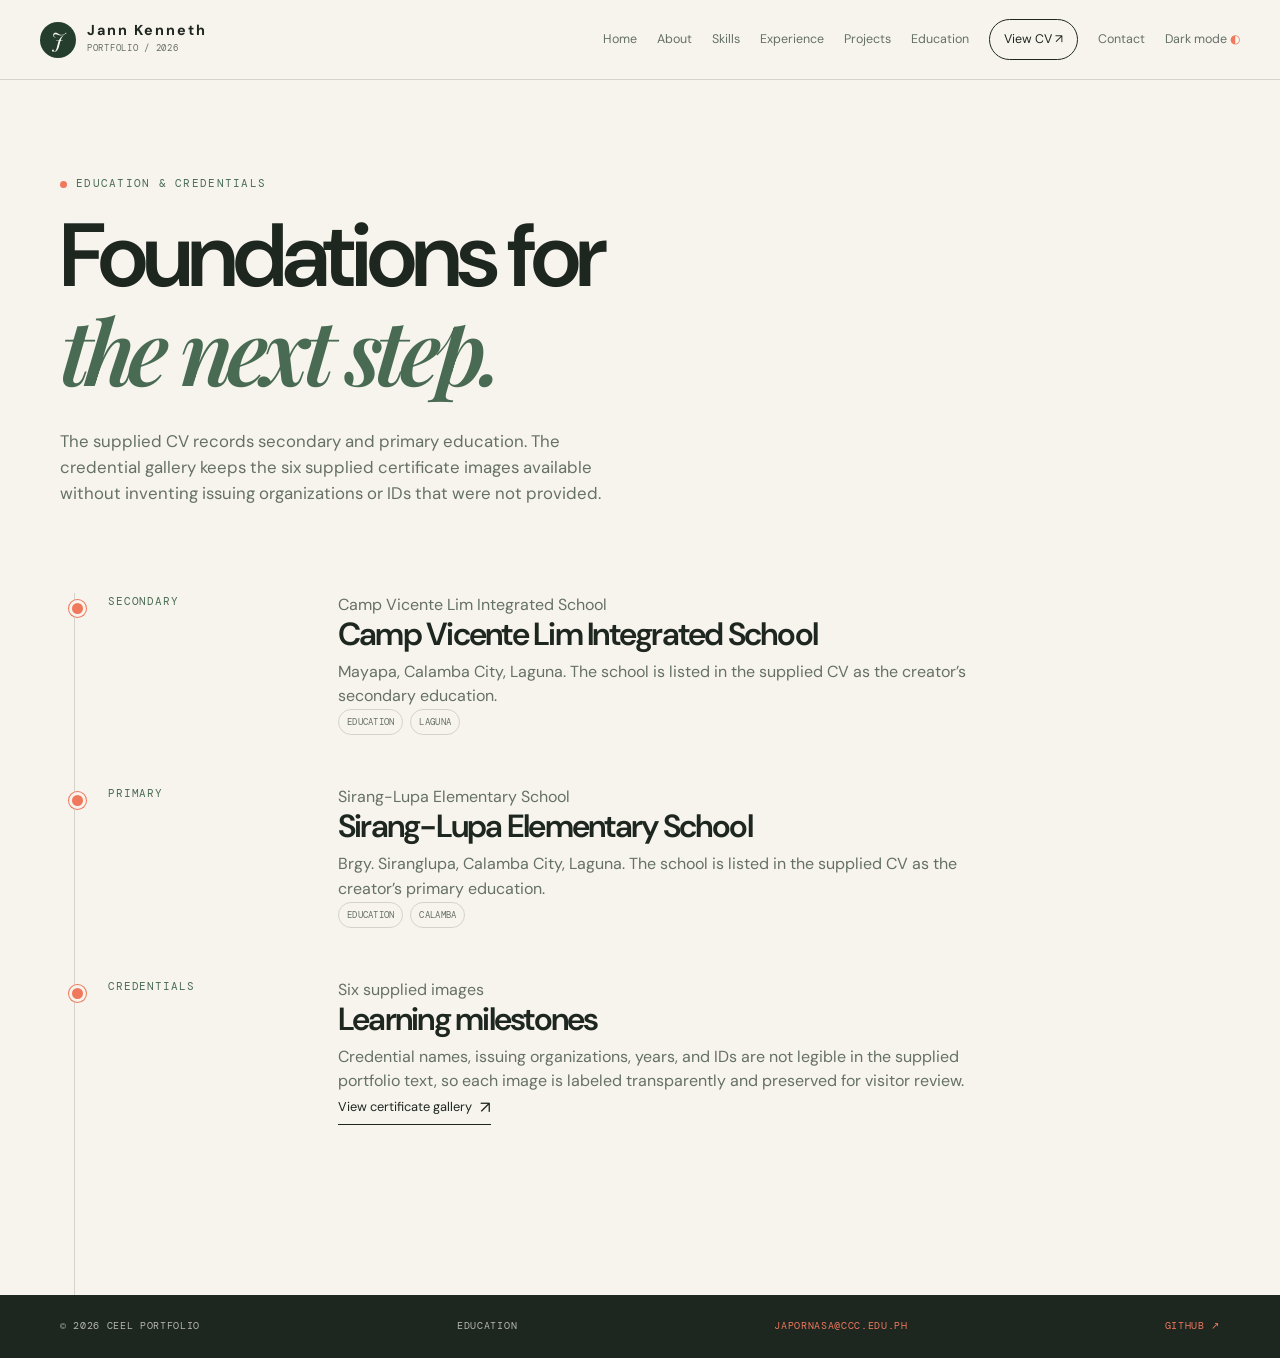
==== education.html @ 153011fd "Add files via upload" ====
<!doctype html>
<html lang="en"><head><meta charset="UTF-8"><meta name="viewport" content="width=device-width, initial-scale=1"><meta name="description" content="Education and credentials for Jann Kenneth A. Pornasa."><meta property="og:title" content="Education | CEEL Portfolio"><link rel="canonical" href="/education.html"><link rel="icon" href="favicon.svg" type="image/svg+xml"><link rel="manifest" href="site.webmanifest"><link rel="stylesheet" href="styles.css"><title>Education | CEEL Portfolio</title></head>
<body data-page="education"><a class="skip-link" href="#main">Skip to content</a><header class="site-header"><a class="brand" href="index.html"><span class="brand-mark">J</span><span><strong>Jann Kenneth</strong><small>portfolio / <span data-year>2026</span></small></span></a><button class="menu-toggle" type="button" aria-expanded="false" aria-controls="site-nav">Menu</button><nav class="site-nav" id="site-nav" aria-label="Primary navigation"><a data-page-link="home" href="index.html">Home</a><a data-page-link="about" href="about.html">About</a><a data-page-link="skills" href="skills.html">Skills</a><a data-page-link="experience" href="experience.html">Experience</a><a data-page-link="projects" href="projects.html">Projects</a><a data-page-link="education" href="education.html">Education</a><a data-page-link="cv" class="nav-pill" href="cv.html">View CV <span aria-hidden="true">↗</span></a><a data-page-link="contact" href="contact.html">Contact</a><button id="themeToggle" class="theme-toggle" type="button" aria-pressed="false">Dark mode <span aria-hidden="true">◐</span></button></nav></header>
<main id="main"><section class="page-hero container"><p class="eyebrow"><span class="eyebrow-dot"></span> Education & credentials</p><h1>Foundations for<br><em>the next step.</em></h1><p>The supplied CV records secondary and primary education. The credential gallery keeps the six supplied certificate images available without inventing issuing organizations or IDs that were not provided.</p></section><section class="timeline container"><article class="timeline-item"><div class="timeline-date">Secondary</div><div><p class="card-kicker">Camp Vicente Lim Integrated School</p><h2>Camp Vicente Lim Integrated School</h2><p>Mayapa, Calamba City, Laguna. The school is listed in the supplied CV as the creator’s secondary education.</p><div class="tag-list"><span>Education</span><span>Laguna</span></div></div></article><article class="timeline-item"><div class="timeline-date">Primary</div><div><p class="card-kicker">Sirang-Lupa Elementary School</p><h2>Sirang-Lupa Elementary School</h2><p>Brgy. Siranglupa, Calamba City, Laguna. The school is listed in the supplied CV as the creator’s primary education.</p><div class="tag-list"><span>Education</span><span>Calamba</span></div></div></article><article class="timeline-item"><div class="timeline-date">Credentials</div><div><p class="card-kicker">Six supplied images</p><h2>Learning milestones</h2><p>Credential names, issuing organizations, years, and IDs are not legible in the supplied portfolio text, so each image is labeled transparently and preserved for visitor review.</p><a class="text-link" href="certificates.html">View certificate gallery <span aria-hidden="true">↗</span></a></div></article></section></main><footer class="site-footer"><div class="container footer-inner"><span>© <span data-year>2026</span> CEEL Portfolio</span><span>Education</span><a data-contact-email href="mailto:japornasa@ccc.edu.ph">japornasa@ccc.edu.ph</a><a class="footer-social" href="https://github.com/kirarara100" target="_blank" rel="noopener noreferrer">GitHub ↗</a></div></footer><script src="script.js" defer></script></body></html>
---- styles.css ----
@import url('https://fonts.googleapis.com/css2?family=DM+Mono:wght@400;500&family=DM+Sans:wght@400;500;600;700&family=Playfair+Display:ital,wght@0,600;0,700;1,600;1,700&display=swap');
:root { --ink:#1e2620; --muted:#657067; --paper:#f7f4ed; --paper-deep:#e8e2d6; --green:#496b53; --green-dark:#243d2c; --coral:#f0785c; --line:rgba(30,38,32,.16); --white:#fffdf8; --serif:'Playfair Display',Georgia,serif; --sans:'DM Sans',Arial,sans-serif; --mono:'DM Mono',monospace; --shadow:12px 12px 0 var(--paper-deep); }
:root[data-theme='dark'] { --ink:#f4f0e8; --muted:#b3b9ad; --paper:#18211b; --paper-deep:#243129; --green:#8ab18e; --green-dark:#0d1710; --coral:#ff9278; --line:rgba(244,240,232,.18); --white:#202b23; --shadow:12px 12px 0 #0e1711; }
* { box-sizing:border-box; }
html { scroll-behavior:smooth; }
body { min-width:320px; margin:0; background:var(--paper); color:var(--ink); font-family:var(--sans); line-height:1.55; }
body.modal-open { overflow:hidden; }
a { color:inherit; text-decoration:none; }
button,input,select,textarea { font:inherit; }
button { color:inherit; }
img { display:block; max-width:100%; }
.container { width:min(1160px,calc(100% - 80px)); margin:0 auto; }
.skip-link { position:absolute; top:-50px; left:20px; z-index:100; padding:10px 14px; background:var(--coral); color:var(--ink); }
.skip-link:focus { top:12px; }
.site-header { position:sticky; top:0; z-index:20; display:flex; align-items:center; justify-content:space-between; gap:24px; min-height:80px; padding:0 40px; background:color-mix(in srgb,var(--paper) 92%,transparent); border-bottom:1px solid var(--line); backdrop-filter:blur(16px); }
.brand { display:flex; align-items:center; gap:11px; letter-spacing:.03em; }
.brand-mark { display:grid; place-items:center; width:36px; height:36px; border-radius:50%; background:var(--green-dark); color:var(--paper); font-family:var(--serif); font-size:1.3rem; font-style:italic; }
.brand strong { display:block; font-size:.9rem; letter-spacing:.14em; line-height:1; }
.brand small { display:block; margin-top:5px; color:var(--muted); font-family:var(--mono); font-size:.56rem; letter-spacing:.08em; text-transform:uppercase; }
.site-nav { display:flex; align-items:center; gap:20px; font-size:.78rem; color:var(--muted); }
.site-nav a { position:relative; padding:9px 0; }
.site-nav a:not(.nav-pill):not(.theme-toggle)::after { position:absolute; right:0; bottom:1px; left:0; height:2px; background:var(--coral); content:''; transform:scaleX(0); transform-origin:right; transition:transform .2s ease; }
.site-nav a:hover::after,.site-nav a.active::after { transform:scaleX(1); transform-origin:left; }
.nav-pill { padding:10px 14px !important; border:1px solid var(--ink); border-radius:999px; color:var(--ink); }
.nav-pill:hover { background:var(--ink); color:var(--paper); }
.theme-toggle { padding:8px 0; border:0; background:none; cursor:pointer; color:var(--muted); }
.theme-toggle span { color:var(--coral); }
.menu-toggle { display:none; padding:8px 0; border:0; background:none; cursor:pointer; }
.eyebrow { display:flex; align-items:center; gap:9px; margin:0 0 18px; color:var(--green); font-family:var(--mono); font-size:.66rem; letter-spacing:.12em; text-transform:uppercase; }
.eyebrow-dot { width:7px; height:7px; border-radius:50%; background:var(--coral); }
h1,h2,h3,p { margin-top:0; }
h1,h2 { font-weight:600; letter-spacing:-.055em; line-height:1.03; }
h1 { max-width:800px; margin-bottom:25px; font-size:clamp(3.6rem,7vw,6.7rem); }
h2 { font-size:clamp(2.1rem,4vw,4rem); }
h1 em,h2 em { color:var(--green); font-family:var(--serif); font-weight:600; letter-spacing:-.07em; }
.hero { display:grid; grid-template-columns:1fr 440px; align-items:center; gap:90px; min-height:650px; padding-top:70px; padding-bottom:85px; }
.hero-lede { max-width:520px; margin-bottom:30px; color:var(--muted); font-size:1.08rem; }
.hero-actions,.project-actions,.about-actions,.contact-buttons,.form-actions { display:flex; align-items:center; flex-wrap:wrap; gap:14px 20px; }
.button { display:inline-flex; align-items:center; justify-content:center; gap:12px; width:max-content; padding:13px 18px; border:1px solid transparent; border-radius:999px; font-size:.8rem; cursor:pointer; transition:transform .2s ease,background .2s ease,color .2s ease,border-color .2s ease; }
.button:hover { transform:translateY(-2px); }
.button-dark { background:var(--ink); color:var(--paper); }
.button-dark:hover { background:var(--green-dark); }
.button-coral { background:var(--coral); color:var(--ink); }
.button-outline { border-color:var(--line); background:transparent; }
.button-outline:hover { border-color:var(--ink); background:var(--ink); color:var(--paper); }
.text-link { display:inline-flex; align-items:center; gap:8px; width:max-content; border-bottom:1px solid var(--ink); padding-bottom:4px; font-size:.8rem; }
.text-link span { font-size:1.05rem; transition:transform .2s ease; }
.text-link:hover span { transform:translateX(4px); }
.hero-note { display:flex; gap:12px; align-items:baseline; margin-top:68px; color:var(--muted); font-size:.78rem; }
.hero-note span { font-family:var(--mono); font-size:.62rem; letter-spacing:.1em; text-transform:uppercase; }
.hero-note strong { max-width:300px; color:var(--ink); font-weight:500; }
.hero-portrait-wrap { position:relative; }
.portrait-frame { position:relative; margin:0 25px 25px 0; padding:14px; background:var(--green); transform:rotate(3deg); }
.portrait-frame::after { position:absolute; inset:0; z-index:-1; border:1px solid var(--ink); content:''; transform:translate(14px,14px); }
.portrait-frame img { width:100%; aspect-ratio:1.07 / 1; object-fit:cover; filter:saturate(.86); }
.portrait-tag { position:absolute; padding:8px 10px; background:var(--coral); color:var(--ink); font-family:var(--mono); font-size:.6rem; letter-spacing:.08em; text-transform:uppercase; }
.tag-top { top:20px; right:-15px; transform:rotate(8deg); }.tag-bottom { bottom:3px; left:-18px; transform:rotate(-7deg); }
.marquee-strip { overflow:hidden; border-top:1px solid var(--line); border-bottom:1px solid var(--line); background:var(--paper-deep); }
.marquee-track { display:flex; align-items:center; justify-content:space-around; min-width:900px; gap:36px; padding:17px 24px; color:var(--green); font-family:var(--serif); font-size:1rem; font-style:italic; white-space:nowrap; }
.marquee-track i { color:var(--coral); font-family:var(--sans); font-size:.8rem; font-style:normal; }
.section-space { padding-top:105px; padding-bottom:105px; }
.section-heading { display:flex; align-items:end; justify-content:space-between; gap:30px; margin-bottom:42px; }
.section-heading h2 { margin:0; }.section-heading .text-link { margin-bottom:6px; }
.carousel-shell { position:relative; }.carousel-viewport { position:relative; height:410px; overflow:hidden; }.carousel-track { position:relative; height:100%; }
.carousel-slide { position:absolute; top:0; left:24%; width:52%; height:100%; opacity:0; pointer-events:none; transform:scale(.84); transition:transform .55s cubic-bezier(.2,.75,.3,1),opacity .45s ease; }
.carousel-slide.is-active { z-index:3; opacity:1; pointer-events:auto; transform:scale(1); }.carousel-slide.is-prev { z-index:2; opacity:.5; pointer-events:auto; transform:translateX(-89%) scale(.84); }.carousel-slide.is-next { z-index:2; opacity:.5; pointer-events:auto; transform:translateX(89%) scale(.84); }
.slide-view { display:flex; flex-direction:column; height:100%; }.slide-image { position:relative; flex:1; min-height:0; overflow:hidden; background:var(--paper-deep); }.slide-image img { position:absolute; inset:0; width:100%; height:100%; object-fit:cover; }.slide-info { position:relative; min-height:98px; padding:17px 18px; border:1px solid var(--line); border-top:0; background:var(--white); }.slide-info h3 { margin:0; font-size:1.03rem; }.slide-arrow { position:absolute; top:18px; right:18px; color:var(--coral); font-size:1.2rem; }
.carousel-control { position:absolute; top:40%; z-index:5; display:grid; place-items:center; width:42px; height:42px; border:1px solid var(--ink); border-radius:50%; background:var(--paper); cursor:pointer; transition:background .2s ease,color .2s ease; }.carousel-control:hover { background:var(--ink); color:var(--paper); }.carousel-prev { left:2px; }.carousel-next { right:2px; }
.carousel-meta { display:flex; align-items:center; justify-content:space-between; gap:20px; margin-top:20px; }.carousel-meta p { margin:0; color:var(--muted); font-family:var(--mono); font-size:.64rem; letter-spacing:.08em; text-transform:uppercase; }.carousel-count { min-width:70px; text-align:right; }.carousel-dots { display:flex; gap:7px; }.carousel-dots button { width:7px; height:7px; padding:0; border:0; border-radius:50%; background:#bfc4b8; cursor:pointer; }.carousel-dots button.is-active { background:var(--coral); transform:scale(1.35); }
.teaser-card { display:grid; grid-template-columns:1fr 1fr; gap:70px; padding:62px 70px; background:var(--green); color:var(--paper); }.teaser-card h2 { margin:0; }.teaser-card h2 em { color:var(--coral); }.teaser-card .eyebrow { color:var(--coral); }.teaser-card p:not(.eyebrow) { max-width:400px; margin:8px 0 0; color:rgba(247,244,237,.78); }
.home-slice { display:grid; grid-template-columns:.8fr 1.2fr; gap:90px; padding:0 0 110px; }.home-slice-copy p:not(.eyebrow) { max-width:520px; color:var(--muted); font-size:1.08rem; }.home-facts { display:grid; grid-template-columns:repeat(2,1fr); gap:14px; }.fact-card { padding:22px; border:1px solid var(--line); background:var(--white); }.fact-card strong { display:block; margin-top:8px; font-size:1.35rem; }.fact-card span { color:var(--green); font-family:var(--mono); font-size:.62rem; letter-spacing:.1em; text-transform:uppercase; }
.site-footer { background:var(--ink); color:var(--paper); }.footer-inner { display:flex; justify-content:space-between; gap:18px; padding:24px 0; color:color-mix(in srgb,var(--paper) 70%,transparent); font-family:var(--mono); font-size:.6rem; letter-spacing:.07em; text-transform:uppercase; }.footer-inner a { color:var(--coral); }
.page-hero { padding-top:96px; padding-bottom:70px; }.page-hero h1 { max-width:760px; }.page-hero > p:last-child { max-width:560px; margin-top:26px; color:var(--muted); font-size:1.05rem; }.page-hero-split { display:grid; grid-template-columns:1fr .78fr; align-items:end; gap:80px; }.page-hero-split > p:last-child { margin:0 0 9px; }
.about-grid { display:grid; grid-template-columns:1fr 1fr; gap:105px; align-items:start; padding-bottom:120px; }.about-image { position:relative; padding:15px 15px 52px; background:var(--green); transform:rotate(-2deg); }.about-image img { width:100%; aspect-ratio:1 / 1; object-fit:cover; }.about-image span { position:absolute; right:20px; bottom:12px; color:var(--paper); font-family:var(--mono); font-size:.6rem; letter-spacing:.08em; text-transform:uppercase; }.large-copy { max-width:530px; margin:10px 0 44px; color:var(--muted); font-size:1.23rem; line-height:1.55; }.about-facts { margin-bottom:32px; border-top:1px solid var(--line); }.about-facts div { display:flex; justify-content:space-between; gap:20px; padding:13px 0; border-bottom:1px solid var(--line); }.about-facts span { color:var(--muted); font-family:var(--mono); font-size:.6rem; letter-spacing:.08em; text-transform:uppercase; }.about-facts strong { max-width:60%; font-weight:500; text-align:right; }
.info-grid { display:grid; grid-template-columns:repeat(3,1fr); gap:14px; padding-bottom:110px; }.info-card { padding:25px; border:1px solid var(--line); background:var(--white); }.info-card h2 { margin:0 0 12px; font-size:1.45rem; }.info-card p { margin:0; color:var(--muted); }.info-card .card-kicker { margin-bottom:14px; }
.skills-group { padding-bottom:100px; }.skills-group h2 { margin-bottom:30px; font-size:clamp(2rem,4vw,3.3rem); }.skills-grid { display:grid; grid-template-columns:repeat(3,1fr); gap:14px; }.skill-card { min-height:245px; padding:22px; border:1px solid var(--line); background:var(--white); }.skill-card-top { display:flex; justify-content:space-between; margin-bottom:28px; }.skill-number { color:var(--coral); font-family:var(--mono); font-size:.7rem; }.skill-symbol { color:var(--coral); font-size:1.3rem; }.skill-card h3 { margin-bottom:10px; font-size:1.35rem; letter-spacing:-.03em; }.skill-card p { min-height:75px; margin-bottom:18px; color:var(--muted); font-size:.9rem; }.tag-list { display:flex; flex-wrap:wrap; gap:7px; }.tag-list span,.status-chip { padding:5px 8px; border:1px solid var(--line); border-radius:999px; color:var(--muted); font-family:var(--mono); font-size:.57rem; letter-spacing:.03em; text-transform:uppercase; }.status-chip { display:inline-flex; border-color:color-mix(in srgb,var(--coral) 60%,var(--line)); color:var(--green); }
.quote-band { padding:90px 0; background:var(--paper-deep); }.quote-mark { margin:0; color:var(--coral); font-family:var(--serif); font-size:6rem; line-height:.5; }.quote-band blockquote { max-width:840px; margin:30px 0 24px; font-family:var(--serif); font-size:clamp(2rem,4vw,4rem); font-style:italic; line-height:1.08; letter-spacing:-.045em; }.quote-credit { color:var(--muted); font-family:var(--mono); font-size:.64rem; letter-spacing:.1em; text-transform:uppercase; }
.timeline { position:relative; padding-bottom:120px; }.timeline::before { position:absolute; top:0; bottom:0; left:14px; width:1px; background:var(--line); content:''; }.timeline-item { position:relative; display:grid; grid-template-columns:180px 1fr; gap:50px; padding:0 0 50px 48px; }.timeline-item::before { position:absolute; top:7px; left:9px; width:11px; height:11px; border:3px solid var(--paper); border-radius:50%; background:var(--coral); box-shadow:0 0 0 1px var(--coral); content:''; }.timeline-date { color:var(--green); font-family:var(--mono); font-size:.67rem; letter-spacing:.08em; text-transform:uppercase; }.timeline-item h2 { margin-bottom:9px; font-size:2rem; }.timeline-item p { max-width:650px; margin:0; color:var(--muted); }
.project-filters { display:grid; grid-template-columns:2fr repeat(3,1fr) auto; gap:12px; align-items:end; margin-bottom:20px; padding:18px; border:1px solid var(--line); background:var(--white); }.field { display:grid; gap:7px; min-width:0; }.field label { color:var(--green); font-family:var(--mono); font-size:.6rem; letter-spacing:.1em; text-transform:uppercase; }.field input,.field select,.field textarea { width:100%; padding:12px 13px; border:1px solid var(--line); border-radius:0; background:var(--paper); color:var(--ink); }.field input:focus,.field select:focus,.field textarea:focus { outline:2px solid var(--coral); outline-offset:1px; border-color:transparent; }.filter-note { display:flex; justify-content:space-between; align-items:center; gap:16px; margin-bottom:35px; color:var(--muted); font-family:var(--mono); font-size:.65rem; text-transform:uppercase; }.filter-note p { margin:0; }.project-grid { display:grid; grid-template-columns:repeat(2,1fr); gap:55px 28px; padding-bottom:120px; }.project-card-featured { grid-column:span 2; }.project-image { position:relative; height:330px; overflow:hidden; background:var(--paper-deep); }.project-card:not(.project-card-featured) .project-image { height:270px; }.project-image img { width:100%; height:100%; object-fit:cover; transition:transform .5s ease; }.project-card:hover .project-image img { transform:scale(1.04); }.project-index { position:absolute; top:14px; left:14px; padding:7px 9px; background:var(--coral); font-family:var(--mono); font-size:.65rem; }.project-card-copy { padding:18px 0; }.project-card-meta { display:flex; align-items:center; justify-content:space-between; gap:12px; }.project-card-copy h2 { margin:5px 0 10px; font-size:2rem; }.project-card-copy > p { max-width:560px; margin-bottom:17px; color:var(--muted); }.project-actions { margin-top:20px; }.empty-state { padding:35px; border:1px dashed var(--line); color:var(--muted); text-align:center; }.project-empty[hidden] { display:none; }
.certificate-grid { display:grid; grid-template-columns:repeat(3,1fr); gap:30px 22px; padding-bottom:120px; }.certificate-open { position:relative; display:block; width:100%; padding:0; overflow:hidden; border:1px solid var(--line); background:var(--paper-deep); cursor:pointer; }.certificate-open img { width:100%; aspect-ratio:1.42 / 1; object-fit:cover; transition:transform .4s ease; }.certificate-open:hover img { transform:scale(1.04); }.certificate-open span { position:absolute; right:12px; bottom:12px; padding:8px 11px; background:var(--coral); color:var(--ink); font-family:var(--mono); font-size:.6rem; text-transform:uppercase; }.certificate-copy { padding-top:14px; }.certificate-copy h2 { margin:0 0 13px; font-size:1.32rem; }.certificate-copy .text-link { font-size:.72rem; }.modal { position:fixed; inset:0; z-index:50; display:grid; place-items:center; padding:25px; background:rgba(30,38,32,.82); }.modal[hidden] { display:none; }.modal-card { position:relative; width:min(790px,100%); max-height:92vh; padding:18px; overflow:auto; background:var(--white); }.modal-card > img { width:100%; max-height:70vh; object-fit:contain; background:var(--paper-deep); }.modal-close { position:absolute; top:-15px; right:-15px; z-index:2; display:grid; place-items:center; width:38px; height:38px; border:0; border-radius:50%; background:var(--coral); cursor:pointer; font-size:1.5rem; }.modal-footer { display:flex; align-items:center; justify-content:space-between; gap:20px; padding-top:18px; }.modal-footer p { margin:0; font-family:var(--mono); font-size:.68rem; text-transform:uppercase; }
.cv-heading-row { display:flex; align-items:end; justify-content:space-between; gap:30px; }.cv-heading-row p { max-width:430px; color:var(--muted); font-size:1.05rem; }.cv-preview-section { display:grid; grid-template-columns:minmax(0,1fr) 260px; align-items:start; gap:55px; padding-bottom:120px; }.cv-preview-frame { position:relative; padding:16px; background:var(--green); box-shadow:var(--shadow); }.cv-preview-frame img { width:100%; background:var(--white); }.cv-preview-label { position:absolute; right:27px; bottom:28px; padding:8px 10px; background:var(--coral); color:var(--ink); font-family:var(--mono); font-size:.6rem; letter-spacing:.08em; text-transform:uppercase; }.cv-actions { padding-top:8px; }.cv-actions p:not(.card-kicker) { color:var(--muted); }.cv-actions .text-link { margin-top:12px; }
.contact-section { display:grid; grid-template-columns:minmax(0,.85fr) minmax(0,1.15fr); gap:70px; align-items:start; padding-bottom:120px; }.contact-info { display:grid; gap:15px; }.contact-card { padding:23px 25px; border:1px solid var(--line); background:var(--white); }.contact-card-main { background:var(--green-dark); border-color:var(--green-dark); color:var(--paper); }.contact-card .card-kicker { margin-bottom:10px; }.contact-card-main .card-kicker { color:var(--coral); }.contact-email { display:block; width:max-content; max-width:100%; margin-bottom:19px; overflow-wrap:anywhere; border-bottom:1px solid color-mix(in srgb,var(--paper) 35%,transparent); padding-bottom:6px; font-family:var(--serif); font-size:clamp(1.25rem,2.4vw,1.7rem); font-style:italic; }.contact-email:hover { color:var(--coral); border-color:var(--coral); }.contact-facts { display:grid; grid-template-columns:1fr 1fr; gap:15px; }.contact-links { display:flex; flex-wrap:wrap; gap:12px 24px; }.contact-form { display:grid; gap:18px; padding:34px; border:1px solid var(--line); background:var(--white); box-shadow:var(--shadow); }.contact-form h2 { margin:0; font-size:2.3rem; }.contact-form > p { margin:-6px 0 3px; color:var(--muted); }.field-row { display:grid; grid-template-columns:1fr 1fr; gap:17px; }.field textarea { min-height:160px; resize:vertical; }.field-note { position:absolute; left:-10000px; width:1px; height:1px; overflow:hidden; }.form-note,.form-status { color:var(--muted); font-size:.76rem; }.form-status { min-height:1.3em; color:var(--green); }
.back-link { display:inline-flex; margin-bottom:52px; color:var(--muted); font-family:var(--mono); font-size:.66rem; letter-spacing:.08em; text-transform:uppercase; }.detail-hero { padding-top:62px; padding-bottom:62px; }.detail-heading { display:grid; grid-template-columns:1fr 280px; gap:70px; align-items:end; }.detail-heading h1 { margin-bottom:22px; }.detail-lede { max-width:620px; margin:0; color:var(--muted); font-size:1.08rem; }.detail-meta { display:grid; justify-items:start; gap:14px; padding-bottom:8px; color:var(--muted); font-family:var(--mono); font-size:.66rem; text-transform:uppercase; }.detail-cover { padding-bottom:82px; }.detail-cover img { width:100%; max-height:600px; object-fit:cover; background:var(--paper-deep); }.detail-body { display:grid; grid-template-columns:1fr 300px; gap:95px; padding-bottom:110px; }.detail-block { padding-bottom:48px; border-bottom:1px solid var(--line); }.detail-copy { max-width:700px; font-size:1.35rem; line-height:1.5; }.detail-columns { display:grid; grid-template-columns:1fr 1fr; gap:45px; }.detail-columns p:not(.eyebrow) { color:var(--muted); }.feature-list { display:grid; grid-template-columns:1fr 1fr; gap:12px 25px; padding:0; margin:0; list-style:none; }.feature-list li { padding:13px 0 13px 25px; border-bottom:1px solid var(--line); }.feature-list li::before { margin-left:-25px; margin-right:12px; color:var(--coral); content:'✦'; }.detail-aside { display:grid; align-content:start; gap:15px; }.aside-card { padding:23px; border:1px solid var(--line); background:var(--white); }.aside-card dl { margin:0; }.aside-card dl div { display:flex; justify-content:space-between; gap:15px; padding:11px 0; border-bottom:1px solid var(--line); }.aside-card dt { color:var(--muted); font-family:var(--mono); font-size:.6rem; text-transform:uppercase; }.aside-card dd { max-width:58%; margin:0; text-align:right; font-size:.83rem; }.aside-note { margin:20px 0 0; color:var(--muted); font-size:.78rem; }.detail-links { display:grid; gap:13px; margin-top:22px; }.detail-gallery { padding-bottom:120px; }.gallery-grid { display:grid; grid-template-columns:repeat(2,1fr); gap:20px; }.gallery-grid figure { margin:0; background:var(--paper-deep); }.gallery-grid figure:first-child { grid-column:span 2; }.gallery-grid img { width:100%; max-height:500px; object-fit:cover; }.gallery-grid figcaption { padding:11px 14px; color:var(--muted); font-family:var(--mono); font-size:.6rem; letter-spacing:.06em; text-transform:uppercase; }
@media (max-width:1050px) { .site-nav { gap:14px; font-size:.72rem; }.site-header { padding:0 25px; }.container { width:min(100% - 50px,900px); }.hero { grid-template-columns:1fr 360px; gap:48px; }.skills-grid { grid-template-columns:repeat(2,1fr); }.project-filters { grid-template-columns:1.5fr repeat(3,1fr); }.project-filters .button { grid-column:span 4; justify-self:start; }.contact-section { grid-template-columns:1fr; }.contact-info { grid-template-columns:repeat(2,1fr); align-items:start; }.contact-form { grid-column:1 / -1; } }
@media (max-width:800px) { .site-header { min-height:72px; }.menu-toggle { display:block; }.site-nav { position:absolute; top:71px; right:0; left:0; display:none; flex-direction:column; align-items:stretch; gap:0; max-height:calc(100vh - 72px); overflow-y:auto; padding:12px 25px 22px; background:var(--paper); border-bottom:1px solid var(--line); }.site-nav.open { display:flex; }.site-nav a { padding:12px 0; }.nav-pill { text-align:center; }.theme-toggle { text-align:left; }.hero { grid-template-columns:1fr; min-height:0; padding-top:62px; }.hero-portrait-wrap { width:min(100%,500px); margin:0 auto; }.hero-note { margin-top:48px; }.page-hero-split,.detail-heading { grid-template-columns:1fr; gap:18px; }.detail-meta { justify-items:start; }.home-slice { grid-template-columns:1fr; gap:32px; }.about-grid { grid-template-columns:1fr; gap:70px; }.teaser-card { grid-template-columns:1fr; gap:18px; padding:44px 35px; }.carousel-viewport { height:390px; }.carousel-slide { left:17%; width:66%; }.info-grid { grid-template-columns:1fr; }.project-filters { grid-template-columns:1fr 1fr; }.project-filters .field:first-child { grid-column:span 2; }.project-filters .button { grid-column:span 2; }.project-grid { padding-bottom:90px; }.detail-body { grid-template-columns:1fr; gap:35px; }.detail-aside { grid-template-columns:1fr 1fr; }.cv-preview-section { grid-template-columns:1fr; gap:35px; }.cv-actions { max-width:520px; }.footer-inner { flex-wrap:wrap; }.timeline-item { grid-template-columns:130px 1fr; gap:25px; } }
@media (max-width:560px) { .container { width:calc(100% - 34px); }.site-header { padding:0 17px; }.site-nav { top:71px; padding-right:17px; padding-left:17px; }.brand strong { font-size:.8rem; }.hero { padding-top:52px; }.hero h1 { font-size:3.45rem; }.hero-actions { align-items:flex-start; flex-direction:column; }.portrait-tag { font-size:.52rem; }.section-space { padding-top:72px; padding-bottom:72px; }.section-heading { align-items:flex-start; flex-direction:column; gap:16px; }.carousel-viewport { height:335px; }.carousel-slide { left:6%; width:88%; }.carousel-slide.is-prev { transform:translateX(-102%) scale(.84); }.carousel-slide.is-next { transform:translateX(102%) scale(.84); }.slide-image { min-height:220px; }.carousel-control { width:36px; height:36px; }.carousel-prev { left:-4px; }.carousel-next { right:-4px; }.carousel-meta { flex-wrap:wrap; }.carousel-dots { order:3; width:100%; justify-content:center; }.home-facts,.skills-grid,.project-grid,.certificate-grid,.gallery-grid { grid-template-columns:1fr; }.project-card-featured,.gallery-grid figure:first-child { grid-column:auto; }.project-image,.project-card:not(.project-card-featured) .project-image { height:250px; }.project-card-meta { align-items:flex-start; flex-direction:column; gap:8px; }.project-filters { grid-template-columns:1fr; }.project-filters .field:first-child,.project-filters .button { grid-column:auto; }.filter-note { align-items:flex-start; flex-direction:column; }.contact-info { grid-template-columns:1fr; }.contact-form { padding:25px 20px; box-shadow:8px 8px 0 var(--paper-deep); }.field-row,.contact-facts,.detail-columns,.detail-aside { grid-template-columns:1fr; }.cv-heading-row { align-items:flex-start; flex-direction:column; gap:8px; }.cv-preview-frame { padding:9px; box-shadow:8px 8px 0 var(--paper-deep); }.cv-preview-label { right:15px; bottom:17px; font-size:.52rem; }.timeline-item { grid-template-columns:1fr; gap:9px; padding-left:38px; }.timeline::before { left:12px; }.timeline-item::before { left:7px; }.feature-list { grid-template-columns:1fr; }.gallery-grid img { max-height:none; }.footer-inner { align-items:flex-start; flex-direction:column; gap:10px; } }
@media (prefers-reduced-motion:reduce) { *,*::before,*::after { scroll-behavior:auto !important; transition:none !important; animation:none !important; } }
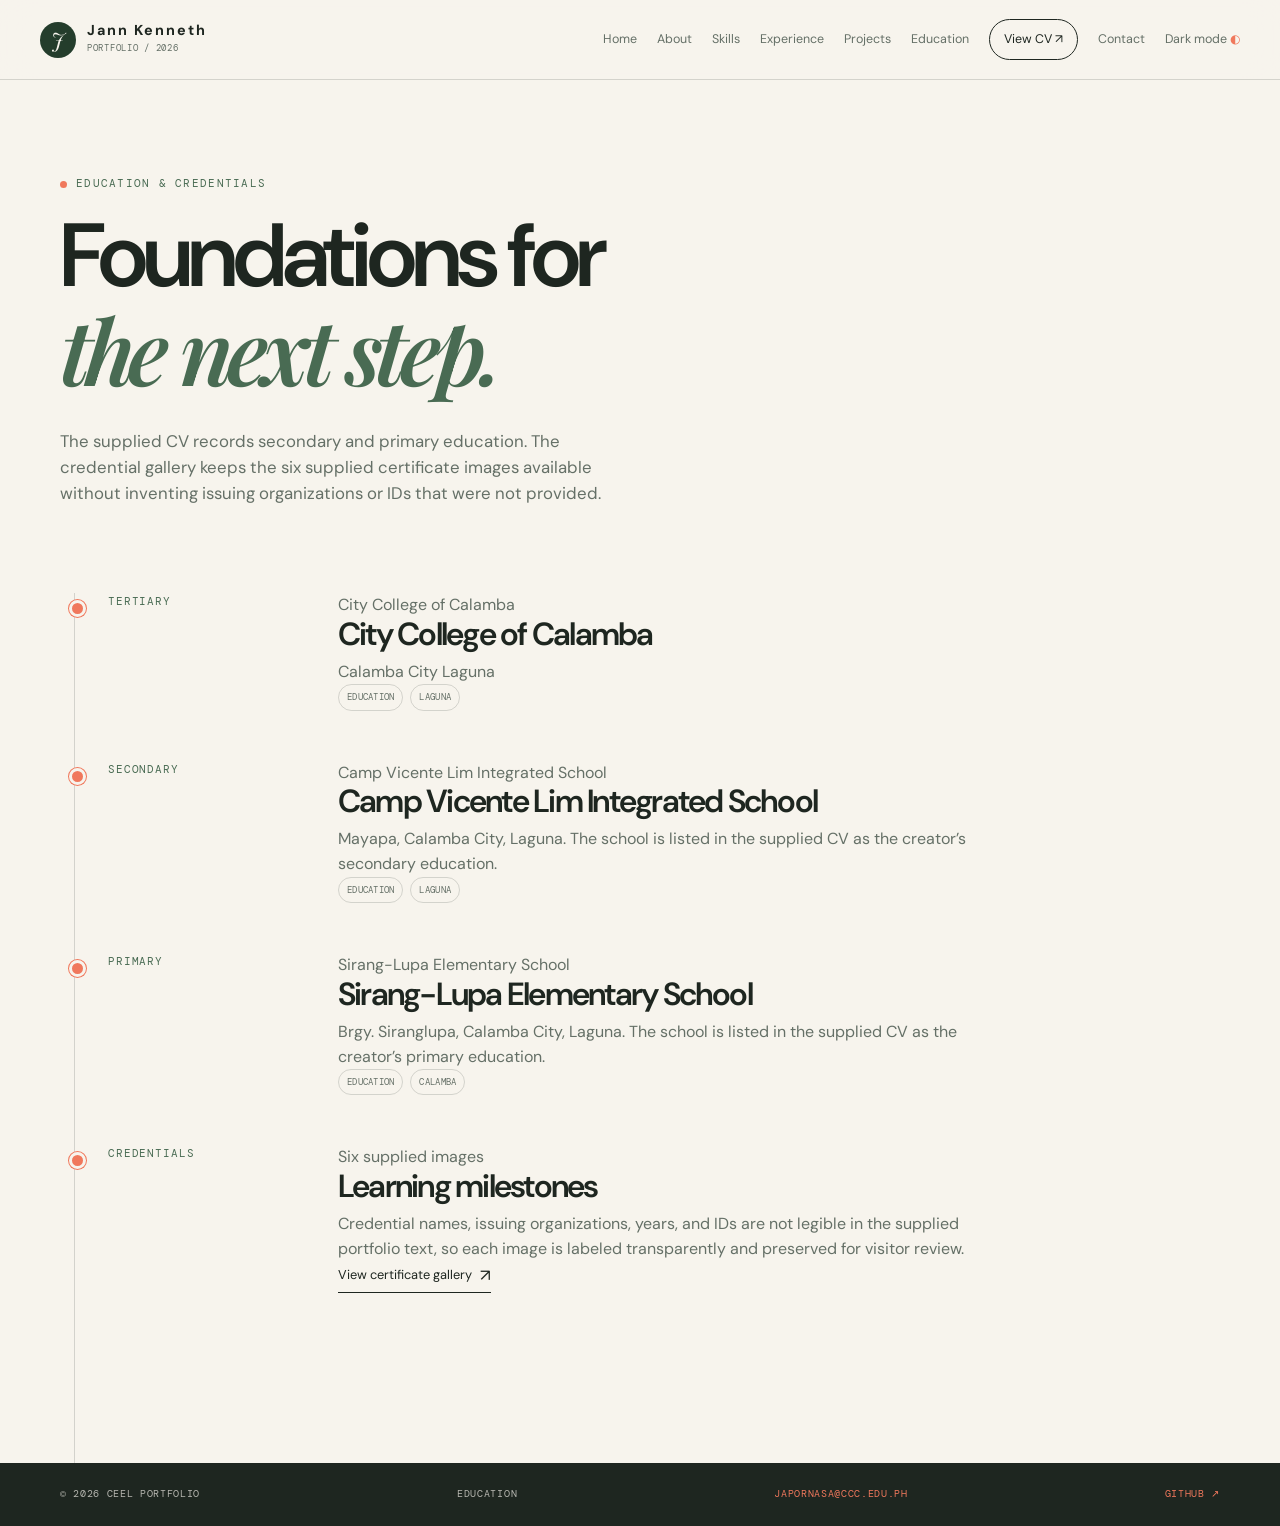
==== commit 4179a881: "Include tertiary education details in education.html Added tertiary education section for City Colle" ====
--- a/education.html
+++ b/education.html
@@ -1,4 +1,4 @@
 <!doctype html>
 <html lang="en"><head><meta charset="UTF-8"><meta name="viewport" content="width=device-width, initial-scale=1"><meta name="description" content="Education and credentials for Jann Kenneth A. Pornasa."><meta property="og:title" content="Education | CEEL Portfolio"><link rel="canonical" href="/education.html"><link rel="icon" href="favicon.svg" type="image/svg+xml"><link rel="manifest" href="site.webmanifest"><link rel="stylesheet" href="styles.css"><title>Education | CEEL Portfolio</title></head>
 <body data-page="education"><a class="skip-link" href="#main">Skip to content</a><header class="site-header"><a class="brand" href="index.html"><span class="brand-mark">J</span><span><strong>Jann Kenneth</strong><small>portfolio / <span data-year>2026</span></small></span></a><button class="menu-toggle" type="button" aria-expanded="false" aria-controls="site-nav">Menu</button><nav class="site-nav" id="site-nav" aria-label="Primary navigation"><a data-page-link="home" href="index.html">Home</a><a data-page-link="about" href="about.html">About</a><a data-page-link="skills" href="skills.html">Skills</a><a data-page-link="experience" href="experience.html">Experience</a><a data-page-link="projects" href="projects.html">Projects</a><a data-page-link="education" href="education.html">Education</a><a data-page-link="cv" class="nav-pill" href="cv.html">View CV <span aria-hidden="true">↗</span></a><a data-page-link="contact" href="contact.html">Contact</a><button id="themeToggle" class="theme-toggle" type="button" aria-pressed="false">Dark mode <span aria-hidden="true">◐</span></button></nav></header>
-<main id="main"><section class="page-hero container"><p class="eyebrow"><span class="eyebrow-dot"></span> Education & credentials</p><h1>Foundations for<br><em>the next step.</em></h1><p>The supplied CV records secondary and primary education. The credential gallery keeps the six supplied certificate images available without inventing issuing organizations or IDs that were not provided.</p></section><section class="timeline container"><article class="timeline-item"><div class="timeline-date">Secondary</div><div><p class="card-kicker">Camp Vicente Lim Integrated School</p><h2>Camp Vicente Lim Integrated School</h2><p>Mayapa, Calamba City, Laguna. The school is listed in the supplied CV as the creator’s secondary education.</p><div class="tag-list"><span>Education</span><span>Laguna</span></div></div></article><article class="timeline-item"><div class="timeline-date">Primary</div><div><p class="card-kicker">Sirang-Lupa Elementary School</p><h2>Sirang-Lupa Elementary School</h2><p>Brgy. Siranglupa, Calamba City, Laguna. The school is listed in the supplied CV as the creator’s primary education.</p><div class="tag-list"><span>Education</span><span>Calamba</span></div></div></article><article class="timeline-item"><div class="timeline-date">Credentials</div><div><p class="card-kicker">Six supplied images</p><h2>Learning milestones</h2><p>Credential names, issuing organizations, years, and IDs are not legible in the supplied portfolio text, so each image is labeled transparently and preserved for visitor review.</p><a class="text-link" href="certificates.html">View certificate gallery <span aria-hidden="true">↗</span></a></div></article></section></main><footer class="site-footer"><div class="container footer-inner"><span>© <span data-year>2026</span> CEEL Portfolio</span><span>Education</span><a data-contact-email href="mailto:japornasa@ccc.edu.ph">japornasa@ccc.edu.ph</a><a class="footer-social" href="https://github.com/kirarara100" target="_blank" rel="noopener noreferrer">GitHub ↗</a></div></footer><script src="script.js" defer></script></body></html>
+<main id="main"><section class="page-hero container"><p class="eyebrow"><span class="eyebrow-dot"></span> Education & credentials</p><h1>Foundations for<br><em>the next step.</em></h1><p>The supplied CV records secondary and primary education. The credential gallery keeps the six supplied certificate images available without inventing issuing organizations or IDs that were not provided.</p></section><section class="timeline container"><article class="timeline-item"><div class="timeline-date">Tertiary</div><div><p class="card-kicker">City College of Calamba</p><h2>City College of Calamba</h2><p>Calamba City Laguna</p><div class="tag-list"><span>Education</span><span>Laguna</span></div></div></article><article class="timeline-item"><div class="timeline-date">Secondary</div><div><p class="card-kicker">Camp Vicente Lim Integrated School</p><h2>Camp Vicente Lim Integrated School</h2><p>Mayapa, Calamba City, Laguna. The school is listed in the supplied CV as the creator’s secondary education.</p><div class="tag-list"><span>Education</span><span>Laguna</span></div></div></article><article class="timeline-item"><div class="timeline-date">Primary</div><div><p class="card-kicker">Sirang-Lupa Elementary School</p><h2>Sirang-Lupa Elementary School</h2><p>Brgy. Siranglupa, Calamba City, Laguna. The school is listed in the supplied CV as the creator’s primary education.</p><div class="tag-list"><span>Education</span><span>Calamba</span></div></div></article><article class="timeline-item"><div class="timeline-date">Credentials</div><div><p class="card-kicker">Six supplied images</p><h2>Learning milestones</h2><p>Credential names, issuing organizations, years, and IDs are not legible in the supplied portfolio text, so each image is labeled transparently and preserved for visitor review.</p><a class="text-link" href="certificates.html">View certificate gallery <span aria-hidden="true">↗</span></a></div></article></section></main><footer class="site-footer"><div class="container footer-inner"><span>© <span data-year>2026</span> CEEL Portfolio</span><span>Education</span><a data-contact-email href="mailto:japornasa@ccc.edu.ph">japornasa@ccc.edu.ph</a><a class="footer-social" href="https://github.com/kirarara100" target="_blank" rel="noopener noreferrer">GitHub ↗</a></div></footer><script src="script.js" defer></script></body></html>
